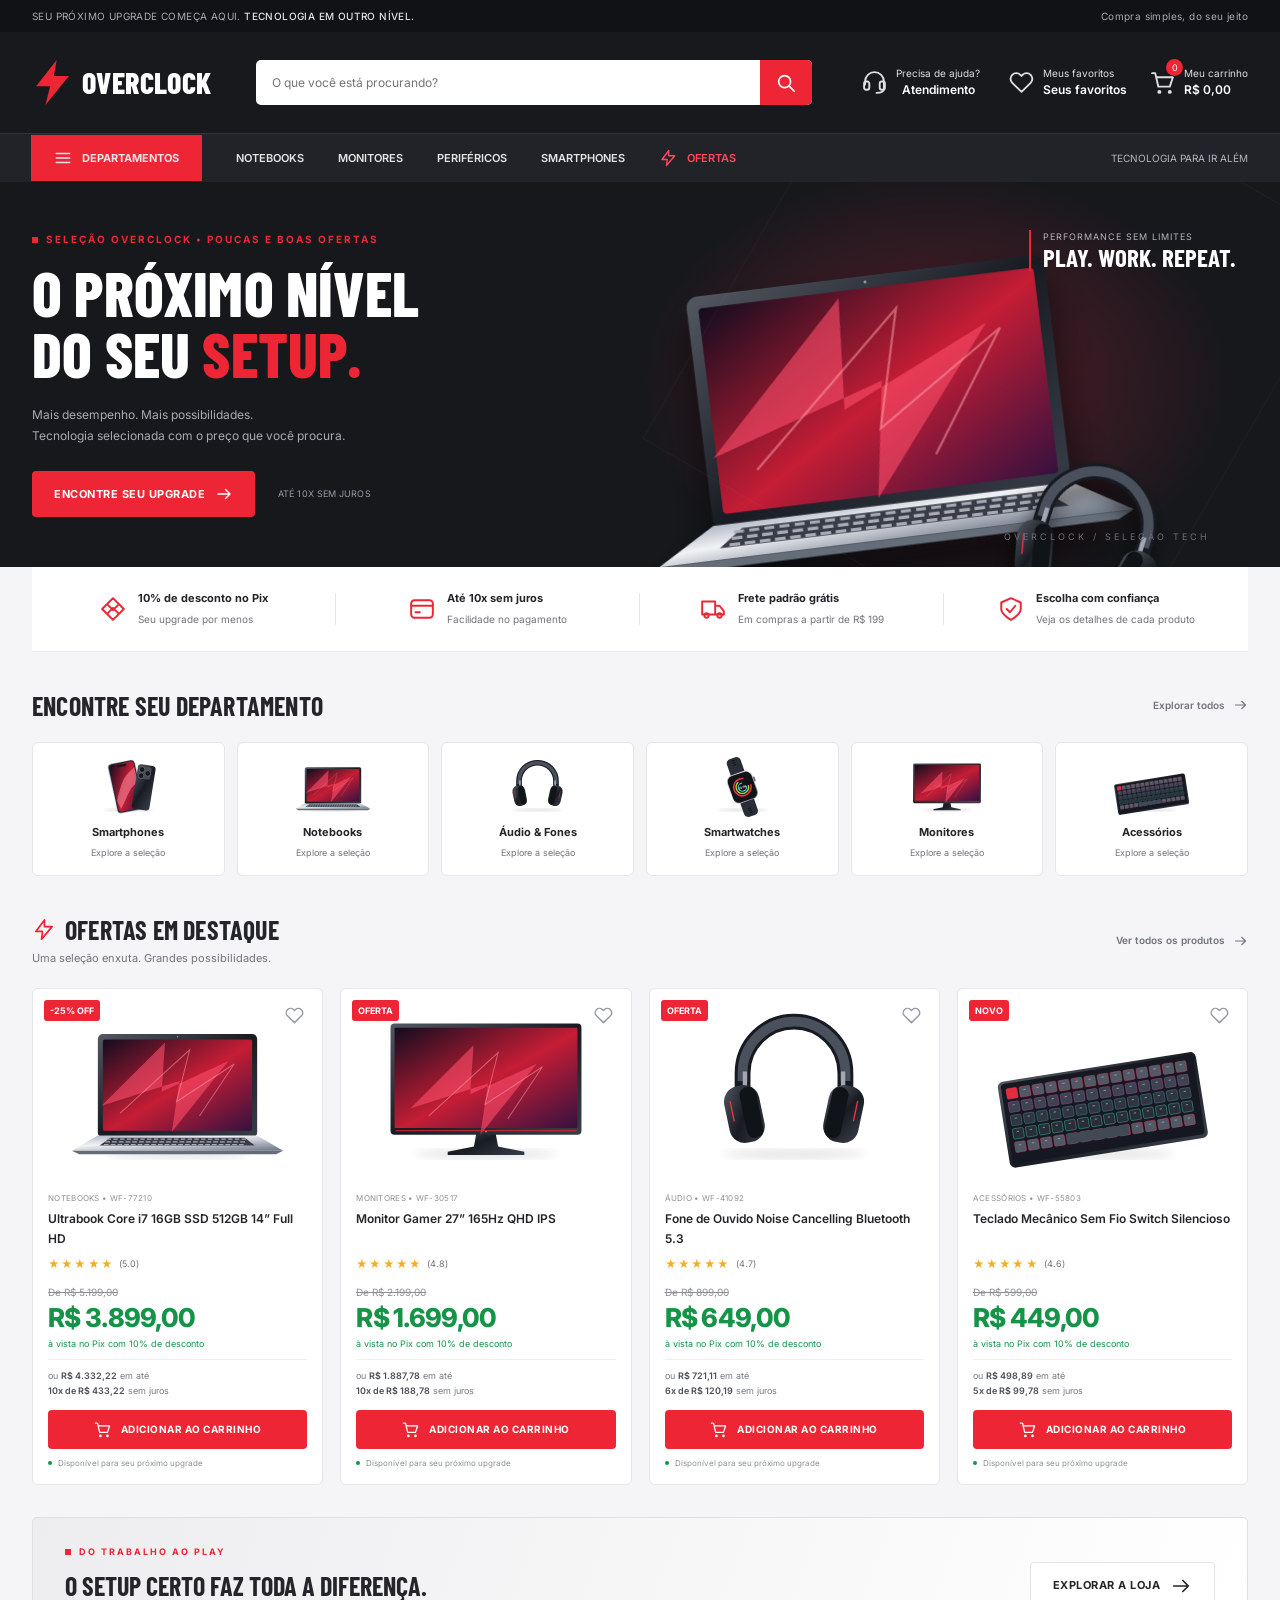
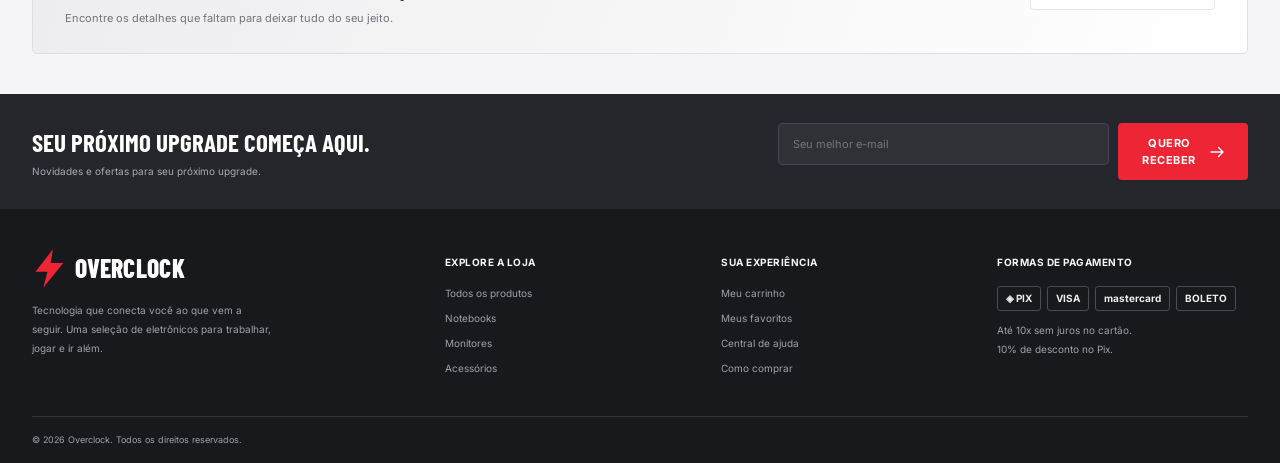
==== index.html @ 3f718d5c "Commit" ====
<!DOCTYPE html>
<html lang="pt-BR">

<head>
    <meta charset="UTF-8">
    <meta name="viewport" content="width=device-width, initial-scale=1">
    <meta name="theme-color" content="#18191d">
    <meta name="description"
        content="Overclock: tecnologia para elevar o seu setup. Explore notebooks, monitores e acessórios selecionados.">
    <title>Overclock | Tecnologia no próximo nível</title>
    <link rel="icon" type="image/svg+xml" href="assets/favicon.svg">
    <link rel="stylesheet" href="style.css">
    <script src="script.js" defer></script>
</head>

<body data-page="home"><a class="skip" href="#conteudo">Pular para o conteúdo</a>
    <div id="header"></div>
    <main id="conteudo"></main>
    <div id="footer"></div>
    <div id="toast" role="status" aria-live="polite"></div>
    <dialog id="help"><button class="close" aria-label="Fechar atendimento">×</button>
        <p class="eyebrow">COMO PODEMOS AJUDAR?</p>
        <h2>Central de atendimento</h2>
        <details open>
            <summary>Como funciona esta loja?</summary>
            <p>Explore os departamentos, veja os detalhes dos produtos e organize suas escolhas no carrinho.</p>
        </details>
        <details>
            <summary>Posso guardar produtos no carrinho?</summary>
            <p>Sim. Seu carrinho e seus favoritos ficam salvos neste navegador, mesmo depois de atualizar a página.</p>
        </details>
        <details>
            <summary>Como comprar?</summary>
            <p>Escolha um produto, adicione ao carrinho e vá para a finalização. Confira os itens, preencha o endereço e
                selecione a forma de pagamento.</p>
        </details>
    </dialog>
</body>

</html>
---- style.css ----
@import url('https://fonts.googleapis.com/css2?family=Barlow+Condensed:wght@600;700;800&family=Inter:wght@400;500;600;700;800;900&display=swap');
:root{--red:#ed2534;--red-dark:#cb1425;--ink:#24252a;--muted:#71747d;--line:#e5e6e9;--green:#159447;--bg:#f5f5f7;--dark:#18191d;--radius:6px}*{box-sizing:border-box}body{margin:0;background:var(--bg);color:var(--ink);font:14px/1.5 Inter,Arial,sans-serif}button,input,select{font:inherit}button,a,input,select{touch-action:manipulation}button{cursor:pointer}button:disabled{cursor:not-allowed;opacity:.5}button,a{ -webkit-tap-highlight-color:transparent}a{color:inherit;text-decoration:none}button{color:inherit}svg.icon{width:22px;height:22px;fill:none;stroke:currentColor;stroke-width:1.8;stroke-linecap:round;stroke-linejoin:round;flex-shrink:0}button{border:0;background:none}input,select{min-width:0}button:focus-visible,a:focus-visible,input:focus-visible,select:focus-visible,summary:focus-visible{outline:3px solid #4b88e5;outline-offset:4px}img{display:block;max-width:100%}.container{max-width:1280px;margin:auto;padding:0 32px}.skip{position:fixed;top:-70px;left:10px;z-index:100;background:white;padding:12px}.skip:focus{top:10px}.topo{background:#111216;color:#a9a9b0;font-size:10px;letter-spacing:.4px}.topo .container{min-height:32px;display:flex;justify-content:space-between;align-items:center}.topo b{color:#e4e4e8;font-weight:500}.topo-right{display:flex;gap:24px}.cabecalho{background:var(--dark);color:white}.header-main{min-height:101px;display:flex;align-items:center;gap:44px}.logo{display:flex;align-items:center;gap:10px;flex-shrink:0}.logo-symbol{width:40px;height:45px;color:var(--red)}.logo-symbol svg{width:100%;height:100%;fill:currentColor}.wordmark{line-height:.9;font-family:'Barlow Condensed',Impact,sans-serif;font-size:30px;font-weight:800;letter-spacing:.4px}.busca{display:flex;flex:1;position:relative;background:#fff;border-radius:5px;height:45px;overflow:hidden}.busca input{width:100%;background:none;border:0;padding:0 16px;font-size:12px;outline-offset:-4px}.busca button{width:52px;flex-shrink:0;background:var(--red);color:white;display:grid;place-items:center}.header-actions{display:flex;align-items:center;gap:23px}.header-action{color:#dfdfe4;display:flex;gap:9px;align-items:center;position:relative;font-size:10px}.header-action strong{display:block;color:white;font-size:12px;font-weight:600}.header-action:hover{color:var(--red)}.header-action .icon{width:25px;height:25px}.cart-count{position:absolute;background:var(--red);color:#fff;display:grid;place-items:center;border-radius:50%;width:17px;height:17px;font-size:9px;top:-7px;left:16px}.menu{background:#222328;color:#e5e5e7;border-top:1px solid #33343a}.menu .container{display:flex;min-height:48px;align-items:center;gap:34px}.menu a,.menu button{font-size:11px;font-weight:600;white-space:nowrap;display:flex;gap:10px;align-items:center;color:inherit;padding:14px 0}.menu .all-depts{background:var(--red);margin-left:-1px;padding:14px 23px;font-weight:700}.menu a:hover{color:#ff6470}.menu .active{color:#ff4a59}.menu .nav-last{margin-left:auto;font-size:10px;color:#b5b5bd}.menu .icon{width:18px;height:18px}.hero-wrap{background:#17181c}.hero{position:relative;display:grid;grid-template-columns:1fr 1.05fr;min-height:385px;overflow:hidden;align-items:center}.hero:after{content:'';position:absolute;width:520px;height:520px;right:20px;top:-100px;border:1px solid #ffffff08;transform:rotate(30deg);pointer-events:none}.hero-text{position:relative;z-index:2;padding:43px 0;color:white}.eyebrow{font-size:10px;letter-spacing:2px;font-weight:700;color:var(--red);margin:0 0 15px;display:flex;align-items:center;gap:8px}.eyebrow:before{content:'';height:6px;width:6px;background:currentColor}.hero h1{font-family:'Barlow Condensed',Impact,sans-serif;font-size:62px;letter-spacing:.2px;line-height:.99;margin:0 0 19px;font-weight:800;text-transform:uppercase}.hero h1 em{color:var(--red);font-style:normal}.hero p{color:#aaaab3;font-size:12px;line-height:1.8;max-width:360px;margin:0 0 24px}.primary,.secondary,.buy{min-height:44px;border-radius:4px;display:inline-flex;justify-content:center;align-items:center;gap:10px;font-size:11px;font-weight:700;letter-spacing:.5px;padding:12px 22px;text-transform:uppercase;transition:background .15s,transform .15s}.primary{background:var(--red);color:white}.primary:hover{background:var(--red-dark)}.primary .icon{width:18px}.secondary{border:1px solid var(--line);background:white;color:var(--ink)}.secondary:hover{border-color:var(--red);color:var(--red)}.hero-actions{display:flex;align-items:center;gap:23px}.hero-note{font-size:9px!important;color:#9999a3!important;letter-spacing:.1px}.hero-visual{height:100%;position:relative;isolation:isolate}.hero-glow{position:absolute;background:radial-gradient(ellipse,#c6244266,transparent 65%);width:640px;height:460px;left:-10px;top:-30px;z-index:-1}.hero-visual img{position:absolute;width:550px;max-width:none;top:-48px;left:-20px;filter:drop-shadow(0 28px 20px #0009);transform:rotate(-7deg)}.hero-visual .hero-headphone{width:250px;left:340px;top:90px;transform:rotate(17deg);filter:drop-shadow(0 16px 10px #0009)}.hero-tag{position:absolute;top:48px;right:12px;border-left:2px solid var(--red);padding-left:12px;color:#b5b5bf;font-size:9px;letter-spacing:1px}.hero-tag b{font-family:'Barlow Condensed',Impact,sans-serif;display:block;color:white;font-size:25px;line-height:1.1;letter-spacing:0}.hero-bottom{position:absolute;bottom:25px;right:38px;color:#6d6e78;font:9px Inter,Arial,sans-serif;letter-spacing:3px}.beneficios{display:grid;grid-template-columns:repeat(4,1fr);background:white;border-bottom:1px solid var(--line)}.beneficio{display:flex;align-items:center;gap:12px;justify-content:center;padding:23px 9px;position:relative}.beneficio:not(:last-child):after{content:'';position:absolute;right:0;top:26px;bottom:26px;border-right:1px solid var(--line)}.beneficio .icon{color:var(--red);width:26px;height:26px}.beneficio b{font-size:11px;display:block}.beneficio span{font-size:10px;color:var(--muted)}.home-section{padding-top:38px}.section-heading{display:flex;align-items:center;justify-content:space-between;margin-bottom:21px;gap:16px}.section-heading h2{font-family:'Barlow Condensed',Impact,sans-serif;font-size:26px;text-transform:uppercase;margin:0;display:flex;align-items:center;gap:10px;line-height:1.2;letter-spacing:.2px}.section-heading h2 .icon{color:var(--red);width:23px;height:23px}.section-heading a{font-size:10px;font-weight:600;display:flex;align-items:center;gap:8px;color:var(--muted)}.section-heading a:hover{color:var(--red)}.section-heading a .icon{width:15px}.section-heading p{font-size:11px;color:var(--muted);margin:5px 0 0}.departamentos{display:grid;grid-template-columns:repeat(6,1fr);gap:12px}.departamento{background:white;border:1px solid var(--line);border-radius:var(--radius);padding:12px 10px 14px;text-align:center;transition:border-color .2s,transform .2s}.departamento:hover{border-color:var(--red);transform:translateY(-3px)}.departamento img{height:65px;width:100%;object-fit:contain;margin-bottom:4px}.departamento strong{font-size:11px;display:block}.departamento span{font-size:9px;color:var(--muted)}.product-grid{display:grid;grid-template-columns:repeat(4,minmax(0,1fr));gap:17px}.produto{background:white;border:1px solid var(--line);border-radius:var(--radius);padding:15px;position:relative;display:flex;flex-direction:column;transition:box-shadow .2s,border-color .2s}.produto:hover{box-shadow:0 5px 22px #20232b0c;border-color:#caccd2}.produto-imagem{position:relative;display:block;margin:-4px -4px 10px;height:182px}.produto-imagem img{width:100%;height:100%;object-fit:contain;transition:transform .2s}.produto:hover .produto-imagem img{transform:scale(1.04)}.selo{position:absolute;left:0;top:0;background:var(--red);color:white;border-radius:3px;font-size:9px;font-weight:700;padding:4px 6px;z-index:1}.favorito{position:absolute;right:13px;top:12px;color:#9599a1;z-index:2;padding:5px}.favorito .icon{width:19px;height:19px}.favorito.ativo{color:var(--red)}.favorito.ativo .icon{fill:#ed253420}.sku{font-size:8px;color:#8f929b;letter-spacing:.3px}.produto h3{font-size:12px;font-weight:600;line-height:1.65;margin:5px 0 7px;min-height:40px}.produto h3 a:hover{color:var(--red)}.estrelas{font-size:9px;color:var(--muted);display:flex;gap:5px;align-items:center}.estrelas b{letter-spacing:1.2px;color:#f7ad22;font-size:11px}.product-pricing{margin-top:auto;padding-top:13px}.de{font-size:10px;color:#8b8e97;text-decoration:line-through}.preco{font-weight:800;font-size:26px;color:var(--green);line-height:1.25;letter-spacing:-.7px;margin-top:2px}.pix-info{font-size:9px;color:var(--green);margin:2px 0 9px}.parcela{font-size:9px;color:#777b85;border-top:1px solid #f0f0f3;padding-top:9px;line-height:1.6}.parcela strong{color:#4b4e56;font-weight:600}.buy{background:var(--red);color:white;width:100%;margin-top:12px;font-size:10px;min-height:39px;padding:9px 10px}.buy:hover{background:var(--red-dark)}.buy .icon{width:17px;height:17px}.stock-line{display:flex;gap:6px;align-items:center;color:#89938b;font-size:8px;margin-top:8px}.stock-line:before{content:'';width:4px;height:4px;border-radius:50%;background:var(--green)}.editorial{margin:32px 0 40px;border:1px solid #dddfe3;border-radius:5px;padding:27px 32px;background:linear-gradient(110deg,#ededef,#fff);display:flex;align-items:center;justify-content:space-between;gap:20px;position:relative;overflow:hidden}.editorial h3{font-family:'Barlow Condensed',Impact,sans-serif;font-size:26px;text-transform:uppercase;margin:0 0 5px}.editorial p{margin:0;font-size:11px;color:var(--muted)}.editorial .eyebrow{margin-bottom:7px;font-size:9px}.newsletter{background:#25262b;color:white;padding:29px 0}.newsletter .container{display:flex;align-items:center;justify-content:space-between;gap:40px}.newsletter h3{font-family:'Barlow Condensed',Impact,sans-serif;font-size:25px;text-transform:uppercase;margin:0 0 3px}.newsletter p{font-size:10px;margin:0;color:#aaaab1}.newsletter form{display:flex;max-width:470px;flex:1;gap:9px}.newsletter input{height:42px;padding:0 14px;border:1px solid #46474e;border-radius:4px;color:white;background:#303137;width:100%;font-size:11px}.newsletter button{min-height:42px}.rodape{background:var(--dark);color:#a0a0a9;padding:37px 0 0}.footer-grid{display:grid;grid-template-columns:1.6fr 1fr 1fr 1.1fr;gap:48px;padding-bottom:30px}.footer-grid .logo{color:white;transform-origin:left center;transform:scale(.85);margin-bottom:10px}.footer-grid p{font-size:10px;line-height:1.9;max-width:240px}.footer-grid h4{font-size:10px;letter-spacing:.5px;text-transform:uppercase;color:#f5f5f7;margin:9px 0 16px}.footer-grid a:not(.logo),.footer-grid button{display:block;color:#a0a0a9;font-size:10px;margin:10px 0;padding:0}.footer-grid a:hover,.footer-grid button:hover{color:white}.payment-brands{display:flex;gap:6px;flex-wrap:wrap}.payment-brands b{font-size:10px;display:block;border:1px solid #4b4b54;padding:4px 8px;border-radius:3px;color:#eee}.footer-bottom{border-top:1px solid #303137;padding:16px 0;font-size:9px;display:flex;justify-content:space-between;gap:15px}.footer-bottom .icon{width:12px;height:12px;vertical-align:middle;color:var(--green)}.page{min-height:50vh;padding-top:23px;padding-bottom:50px}.breadcrumb{display:flex;gap:9px;align-items:center;color:var(--muted);font-size:10px;margin-bottom:25px;flex-wrap:wrap}.breadcrumb .icon{width:13px;height:13px}.breadcrumb a:hover{color:var(--red)}.page-title{font-family:'Barlow Condensed',Impact,sans-serif;font-size:34px;line-height:1.1;text-transform:uppercase;margin:0 0 9px;display:flex;align-items:center;gap:12px}.page-title .icon{color:var(--red);width:30px;height:30px}.page-subtitle{font-size:12px;color:var(--muted);margin:0 0 25px}.catalog-layout{display:grid;grid-template-columns:205px 1fr;gap:24px}.filter-panel{background:white;border:1px solid var(--line);border-radius:5px;padding:20px;height:fit-content}.filter-panel h3{font-size:11px;text-transform:uppercase;margin:0 0 16px}.filter-option{display:flex;align-items:center;gap:9px;font-size:11px;margin:14px 0;cursor:pointer}.filter-option input{accent-color:var(--red)}.filter-panel .reset{color:var(--red);font-size:11px;padding:8px 0}.catalog-toolbar{display:flex;align-items:center;justify-content:space-between;margin-bottom:16px;gap:15px;color:var(--muted);font-size:11px}.catalog-toolbar select{padding:9px 12px;background:white;border:1px solid var(--line);border-radius:4px;max-width:220px;font-size:11px}.catalog-grid{grid-template-columns:repeat(3,minmax(0,1fr))}.empty{border:1px solid var(--line);border-radius:6px;background:white;text-align:center;padding:65px 20px;margin:20px 0;grid-column:1/-1}.empty>.icon{height:50px;width:50px;color:#b6b8c0;margin-bottom:10px}.empty h2{font-size:21px}.empty p{font-size:12px;color:var(--muted);margin-bottom:25px}.product-detail{display:grid;grid-template-columns:1.1fr 1fr;gap:30px}.gallery{background:white;border:1px solid var(--line);border-radius:6px;display:flex;align-items:center;justify-content:center;position:relative;min-height:440px}.gallery img{width:100%;height:420px;object-fit:contain}.gallery .selo{top:20px;left:20px;font-size:11px}.gallery-caption{position:absolute;bottom:15px;color:#91949e;font-size:9px}.product-info{padding:5px 0}.product-info h1{font-size:24px;line-height:1.45;letter-spacing:-.5px;margin:9px 0}.product-info .estrelas{margin:12px 0 17px}.availability{color:var(--green);font-size:10px;margin-left:12px}.purchase-box{background:white;border:1px solid var(--line);border-radius:6px;padding:22px}.purchase-box .preco{font-size:36px}.purchase-box .pix-info{font-size:11px}.purchase-box .parcela{font-size:11px;margin-top:15px;padding-top:13px}.purchase-actions{display:flex;gap:10px;margin-top:20px}.qty{display:inline-flex;align-items:center;border:1px solid #dedfe3;border-radius:4px;flex-shrink:0;height:43px;background:white}.qty button{width:33px;height:41px;font-size:19px}.qty output{min-width:29px;text-align:center;font-size:12px}.purchase-actions .primary{flex:1}.full-width{width:100%}.purchase-box>.secondary{margin-top:10px}.shipping-box{border-top:1px solid var(--line);padding-top:19px;margin-top:20px}.shipping-box label{display:flex;gap:7px;align-items:center;font-size:11px;font-weight:600}.shipping-box .icon{height:17px;width:17px}.cep-row{display:flex;gap:8px;margin-top:10px}.cep-row input{height:40px;border:1px solid #d9dbe0;border-radius:4px;padding:0 10px;flex:1;width:100%;font-size:12px}.cep-row button{font-size:10px;border:1px solid #dadce2;border-radius:4px;padding:0 17px}.freight-result{font-size:11px;color:var(--green);margin:10px 0 0}.freight-result.error{color:var(--red)}.help-note{color:var(--muted);font-size:10px}.details-panel{margin-top:32px;background:white;border:1px solid var(--line);border-radius:6px;padding:25px}.tabs{display:flex;gap:27px;border-bottom:1px solid var(--line);margin-bottom:21px}.tabs button{padding:0 0 14px;font-size:11px;font-weight:600}.tabs button.active{border-bottom:2px solid var(--red);color:var(--red)}.details-panel p{font-size:12px;line-height:1.9;color:var(--muted);max-width:850px}.spec-table{border-collapse:collapse;width:100%;font-size:11px}.spec-table td{padding:13px;border-bottom:1px solid var(--line)}.spec-table td:first-child{width:35%;background:#f8f8fa;font-weight:600}.cart-layout,.checkout-layout{display:grid;grid-template-columns:minmax(0,1fr) 335px;gap:25px}.cart-table{background:white;border:1px solid var(--line);border-radius:6px;overflow:hidden;height:fit-content}.cart-table-heading{display:grid;grid-template-columns:1fr 110px 135px;padding:15px 22px;background:#eeeef1;font-size:10px;font-weight:600;color:#676b73}.cart-item{display:grid;grid-template-columns:1fr 110px 135px;gap:10px;padding:22px;align-items:center;border-bottom:1px solid var(--line)}.cart-item:last-child{border-bottom:0}.cart-item-main{display:flex;gap:14px;align-items:center}.cart-item-main img{width:95px;height:90px;object-fit:contain;flex-shrink:0}.cart-item h3{font-size:11px;line-height:1.7;font-weight:600;max-width:270px;margin:4px 0 6px}.remove{font-size:9px;color:var(--muted);padding:0;display:flex;gap:4px;align-items:center}.remove .icon{width:11px;height:11px}.remove:hover{color:var(--red)}.cart-item .qty{width:max-content;height:36px}.cart-item .qty button{width:28px;height:34px}.line-price{font-size:16px;color:var(--green);font-weight:700;white-space:nowrap}.line-price small{display:block;font-size:9px;color:var(--muted);font-weight:400}.order-summary{background:white;border:1px solid var(--line);border-radius:6px;padding:23px;height:fit-content}.order-summary h2{font-family:'Barlow Condensed',Impact,sans-serif;font-size:23px;text-transform:uppercase;margin:0 0 22px}.summary-row{display:flex;justify-content:space-between;align-items:baseline;font-size:11px;margin:14px 0;gap:12px}.summary-row .green{color:var(--green)}.summary-total{border-top:1px solid var(--line);padding-top:15px;margin-top:17px;font-size:12px}.summary-total strong{font-size:25px;color:var(--green);letter-spacing:-.5px}.order-summary .primary{margin-top:15px;width:100%}.summary-notice{font-size:9px;color:var(--muted);text-align:center;line-height:1.8;margin:11px 0 0}.cart-bottom{display:flex;justify-content:space-between;align-items:center;margin:19px 0;font-size:11px}.cart-bottom a{color:var(--muted);display:flex;align-items:center;gap:7px}.cart-bottom a .icon{width:15px}.text-button{color:var(--red);padding:5px;font-size:10px}.info-strip{background:#fff5e7;border:1px solid #edd8b8;border-radius:4px;padding:12px 15px;color:#86623b;font-size:11px;line-height:1.7;margin-bottom:20px;display:flex;gap:10px;align-items:center}.info-strip .icon{width:17px;flex-shrink:0}.steps{display:flex;gap:23px;margin:0 0 30px;color:#8b8d96;font-size:11px;align-items:center}.steps span{display:flex;align-items:center;gap:7px}.steps b{display:grid;place-items:center;border:1px solid #c9cbd2;border-radius:50%;height:23px;width:23px;font-size:10px}.steps .current{color:var(--red)}.steps .current b{background:var(--red);color:white;border-color:var(--red)}.form-card{background:white;border:1px solid var(--line);border-radius:6px;padding:25px;margin-bottom:18px}.form-card h2{font-size:14px;margin:0 0 23px;display:flex;align-items:center;gap:9px}.form-card h2 .icon{color:var(--red);width:20px}.fields{display:grid;grid-template-columns:1fr 1fr;gap:16px}.field{display:flex;flex-direction:column;gap:6px;font-size:11px;font-weight:500}.field input,.field select{padding:11px 12px;min-height:42px;border:1px solid #d8dbe0;border-radius:4px;background:white;color:var(--ink);width:100%;font-size:12px}.field.wide{grid-column:1/-1}.payment-options{display:flex;gap:10px;flex-wrap:wrap}.payment-option{display:flex;gap:9px;align-items:center;border:1px solid var(--line);border-radius:4px;padding:12px;flex:1;font-size:11px;cursor:pointer}.payment-option:has(input:checked){border-color:var(--red);background:#fff5f6}.payment-option input,.shipping-option input{accent-color:var(--red)}.payment-option .icon{width:18px}.payment-help{font-size:11px;color:var(--muted);margin:15px 0 0}.shipping-option{display:flex;align-items:center;gap:9px;font-size:11px;margin:12px 0;cursor:pointer}.shipping-option b{margin-left:auto}.terms{font-size:10px;line-height:1.7;display:flex;gap:8px;margin:16px 0}.terms input{accent-color:var(--red)}.confirmation{max-width:640px;margin:30px auto;background:white;border:1px solid var(--line);border-radius:8px;padding:45px;text-align:center}.confirm-icon{background:#e7f8ed;color:var(--green);border-radius:50%;width:70px;height:70px;display:grid;place-items:center;margin:0 auto 20px}.confirm-icon .icon{height:34px;width:34px}.confirmation h1{font-family:'Barlow Condensed',Impact,sans-serif;font-size:32px;text-transform:uppercase}.confirmation p{color:var(--muted);font-size:12px;line-height:1.8}.confirmation .order-number{background:#f3f3f6;padding:14px;font-weight:700;color:var(--ink);margin:20px 0}.confirmation .summary-row{padding:0 10px}.confirmation .primary{margin-top:20px}.error-text{color:var(--red);font-size:11px}#toast{position:fixed;bottom:23px;left:50%;transform:translate(-50%,20px);background:#25262d;color:white;border-radius:5px;box-shadow:0 5px 25px #0003;padding:14px 23px;font-size:12px;z-index:20;opacity:0;pointer-events:none;transition:opacity .2s,transform .2s;max-width:calc(100vw - 30px);width:max-content;border-left:3px solid var(--green)}#toast.show{opacity:1;transform:translate(-50%,0);pointer-events:auto}#toast a{text-decoration:underline;margin-left:15px;color:#9fe2b6}dialog{max-width:550px;width:calc(100% - 32px);border:1px solid var(--line);border-radius:8px;padding:35px;color:var(--ink)}dialog::backdrop{background:#111214aa}dialog .close{position:absolute;right:12px;top:8px;font-size:28px;color:var(--muted)}dialog h2{font-family:'Barlow Condensed',Impact,sans-serif;font-size:30px}dialog details{border-top:1px solid var(--line);padding:15px 0;font-size:12px}dialog summary{cursor:pointer;font-weight:600}dialog p{font-size:12px;line-height:1.8;color:var(--muted)}.newsletter-feedback{font-size:11px;color:#a8e6bc;max-width:470px}[hidden]{display:none!important}
@media(min-width:1500px){.hero-visual img{width:570px}}@media(max-width:1100px){.container{padding-left:24px;padding-right:24px}.header-main{gap:25px}.header-actions{gap:19px}.header-action .action-label{display:none}.menu .container{gap:24px}.menu .nav-last{display:none}.hero h1{font-size:56px}.hero-visual img{left:-35px;width:480px;top:20px}.hero-visual .hero-headphone{width:210px;left:270px;top:160px}.hero-tag{right:0;top:39px}.product-grid{gap:12px}.produto{padding:12px}.produto-imagem{height:157px}.preco{font-size:24px}.cart-layout,.checkout-layout{grid-template-columns:minmax(0,1fr) 300px;gap:18px}.cart-item,.cart-table-heading{grid-template-columns:1fr 95px 110px;padding:16px}.cart-item-main img{width:70px}.cart-item-main{gap:8px}.line-price{font-size:14px}.footer-grid{gap:25px}.catalog-layout{grid-template-columns:180px 1fr}.header-action .icon{width:23px}.header-main{min-height:90px}}
@media(max-width:800px){.topo-right{display:none}.topo .container{justify-content:center}.header-main{flex-wrap:wrap;padding-top:17px;padding-bottom:17px;gap:18px}.logo{margin-right:auto}.wordmark{font-size:27px}.logo-symbol{width:33px;height:37px}.header-actions{gap:23px}.busca{order:3;flex-basis:100%;height:42px}.menu .container{overflow-x:auto;gap:24px;min-height:42px}.menu a,.menu button{padding-top:12px;padding-bottom:12px;font-size:10px}.menu .all-depts{padding:12px 17px}.hero{min-height:340px;grid-template-columns:1.1fr 1fr}.hero h1{font-size:47px}.hero-text{padding:32px 0}.hero p{font-size:11px;max-width:290px}.hero-visual img{left:-22px;width:410px;top:20px}.hero-visual .hero-headphone{left:180px;top:175px;width:180px}.hero-tag{display:none}.hero-bottom{display:none}.hero-actions{gap:15px}.hero-note{display:none}.hero-wrap{overflow:hidden}.beneficio{padding:19px 7px;gap:8px}.beneficio .icon{width:22px;height:22px}.beneficio b{font-size:10px}.beneficio span{font-size:8px}.home-section{padding-top:28px}.departamentos{gap:8px}.departamento{padding:10px 3px}.departamento img{height:49px}.departamento strong{font-size:9px}.departamento span{font-size:8px}.product-grid{grid-template-columns:repeat(2,minmax(0,1fr));gap:14px}.produto{padding:16px}.produto-imagem{height:180px}.produto h3{font-size:12px}.newsletter .container{gap:23px}.newsletter form{max-width:350px}.newsletter h3{font-size:22px}.footer-grid{grid-template-columns:1.4fr 1fr 1fr;gap:25px}.footer-grid>div:first-child{grid-column:1/-1}.footer-grid>div:first-child p{max-width:420px}.footer-grid .logo{margin-bottom:2px}.cart-layout,.checkout-layout{grid-template-columns:1fr}.cart-table-heading{grid-template-columns:1fr 110px 135px}.cart-item{grid-template-columns:1fr 110px 135px;padding:18px}.cart-item-main img{width:90px}.line-price{font-size:17px}.order-summary{max-width:none}.product-detail{gap:20px;grid-template-columns:1fr 1fr}.gallery{min-height:330px}.gallery img{height:320px}.product-info h1{font-size:19px}.purchase-box{padding:17px}.purchase-box .preco{font-size:30px}.purchase-actions{flex-wrap:wrap}.purchase-actions .primary{font-size:10px}.catalog-layout{grid-template-columns:160px 1fr;gap:17px}.catalog-grid{grid-template-columns:repeat(2,minmax(0,1fr))}.filter-panel{padding:15px}.catalog-toolbar{align-items:flex-start;flex-direction:column;gap:9px}.catalog-toolbar select{max-width:100%;width:100%}.editorial{padding:23px}.editorial h3{font-size:23px}}
@media(max-width:520px){.container{padding-left:16px;padding-right:16px}.topo{font-size:8px}.header-main{gap:16px}.wordmark{font-size:24px}.logo-symbol{width:29px;height:35px}.header-actions{gap:17px}.header-action .icon{width:21px;height:21px}.cart-count{width:15px;height:15px;font-size:8px;left:13px}.header-actions .support{display:none}.menu .container{gap:23px}.menu .all-depts{font-size:9px;padding-left:13px;padding-right:13px}.hero{grid-template-columns:1fr;min-height:455px;align-items:start}.hero-text{padding-top:29px;padding-bottom:0}.hero h1{font-size:46px;line-height:1.02;margin-bottom:12px;max-width:290px}.hero p{max-width:235px;font-size:10px;margin-bottom:18px;line-height:1.6}.hero .eyebrow{font-size:8px;margin-bottom:11px;letter-spacing:1.6px}.hero .primary{font-size:9px;min-height:38px;padding:9px 14px}.hero-visual{position:absolute;right:-12px;bottom:-3px;width:280px;height:215px;z-index:1}.hero-visual img{left:0;top:-27px;width:302px;transform:rotate(-9deg)}.hero-visual .hero-headphone{width:135px;left:170px;top:65px;transform:rotate(10deg)}.hero-glow{width:370px;height:280px;left:-50px;top:-50px}.hero:after{width:300px;height:300px;top:130px;right:-140px}.beneficios{grid-template-columns:repeat(2,1fr)}.beneficio{padding:14px 4px;justify-content:flex-start;padding-left:7px;gap:9px}.beneficio:nth-child(2):after{display:none}.beneficio:nth-child(-n+2){border-bottom:1px solid var(--line)}.beneficio b{font-size:10px}.beneficio span{font-size:9px}.section-heading{margin-bottom:16px;gap:8px}.section-heading h2{font-size:23px;gap:7px}.section-heading h2 .icon{width:20px}.section-heading a{font-size:9px}.section-heading p{font-size:10px;max-width:230px}.departamentos{grid-template-columns:repeat(3,1fr);gap:8px}.departamento{padding:8px 5px 10px}.departamento img{height:56px}.departamento strong{font-size:10px}.departamento span{font-size:8px}.product-grid{gap:10px}.produto{padding:11px}.produto-imagem{height:127px;margin-bottom:7px}.selo{font-size:8px;padding:3px 5px}.favorito{right:7px;top:7px}.favorito .icon{width:17px;height:17px}.sku{font-size:7px}.produto h3{font-size:10px;min-height:48px;line-height:1.55}.estrelas{font-size:8px;gap:3px}.estrelas b{font-size:9px;letter-spacing:0}.preco{font-size:22px}.pix-info{font-size:8px}.de{font-size:9px}.parcela{font-size:8px}.buy{font-size:9px;padding:9px 4px;gap:5px;min-height:36px}.buy .icon{width:14px;height:14px}.product-pricing{padding-top:10px}.stock-line{font-size:7px}.editorial{padding:21px;margin:25px 0 30px;align-items:flex-start;flex-direction:column;gap:17px}.editorial h3{font-size:25px}.editorial p{font-size:10px}.editorial .secondary{font-size:9px;min-height:36px;padding:9px 13px}.newsletter .container{display:block}.newsletter h3{font-size:26px}.newsletter p{margin-bottom:16px}.newsletter form{max-width:100%;gap:7px}.newsletter .primary{font-size:9px;padding:10px 13px}.footer-grid{grid-template-columns:1fr 1fr;gap:22px}.footer-grid>div:last-child{grid-column:1/-1}.footer-grid h4{margin-bottom:13px}.footer-bottom{display:block;font-size:8px}.footer-bottom span{display:block;margin:4px 0}.page{padding-top:19px;padding-bottom:30px}.page-title{font-size:29px}.page-title .icon{width:25px}.page-subtitle{font-size:11px}.catalog-layout{grid-template-columns:1fr}.filter-panel{padding:14px;display:flex;gap:7px;overflow-x:auto;align-items:center}.filter-panel h3,.filter-panel .reset{display:none}.filter-option{margin:0;white-space:nowrap;font-size:10px;background:#f5f5f7;border:1px solid var(--line);padding:8px 10px;border-radius:3px;gap:5px}.filter-option:has(input:checked){border-color:var(--red);color:var(--red);background:#fff4f5}.filter-option input{width:12px;height:12px;margin:0}.catalog-toolbar{flex-direction:row;align-items:center;font-size:10px}.catalog-toolbar select{width:auto;max-width:168px;font-size:10px;padding:8px}.product-detail{grid-template-columns:1fr;gap:20px}.gallery{min-height:290px}.gallery img{height:285px}.product-info h1{font-size:21px}.purchase-actions{flex-wrap:nowrap}.purchase-actions .primary{font-size:11px}.purchase-box .preco{font-size:34px}.details-panel{padding:18px;margin-top:24px}.tabs{gap:22px}.tabs button{font-size:10px}.spec-table td{padding:10px;font-size:10px}.breadcrumb{font-size:9px;margin-bottom:20px}.cart-table-heading{display:none}.cart-item{grid-template-columns:1fr 1fr;gap:13px;padding:15px}.cart-item-main{grid-column:1/-1;gap:14px}.cart-item-main img{width:85px;height:80px}.cart-item h3{max-width:none;font-size:11px}.cart-item .qty{margin-left:99px}.line-price{text-align:right;font-size:17px}.cart-bottom{font-size:10px}.cart-bottom a .icon{width:12px}.text-button{font-size:9px}.order-summary{padding:20px}.steps{gap:10px;font-size:10px}.steps b{height:20px;width:20px}.steps .icon{width:12px}.form-card{padding:19px}.fields{gap:13px}.field{font-size:10px}.field input,.field select{font-size:11px}.payment-options{gap:6px}.payment-option{padding:11px 6px;font-size:9px;gap:5px}.payment-option .icon{display:none}.payment-option input{margin:0}.info-strip{font-size:10px;padding:11px}.confirmation{padding:28px 20px}.confirmation h1{font-size:28px}.empty{padding:45px 15px}.empty h2{font-size:19px}.empty p{font-size:11px}#toast{font-size:10px;padding:13px 14px}#toast a{margin-left:8px}}
@media(prefers-reduced-motion:reduce){*{scroll-behavior:auto!important;transition:none!important}}
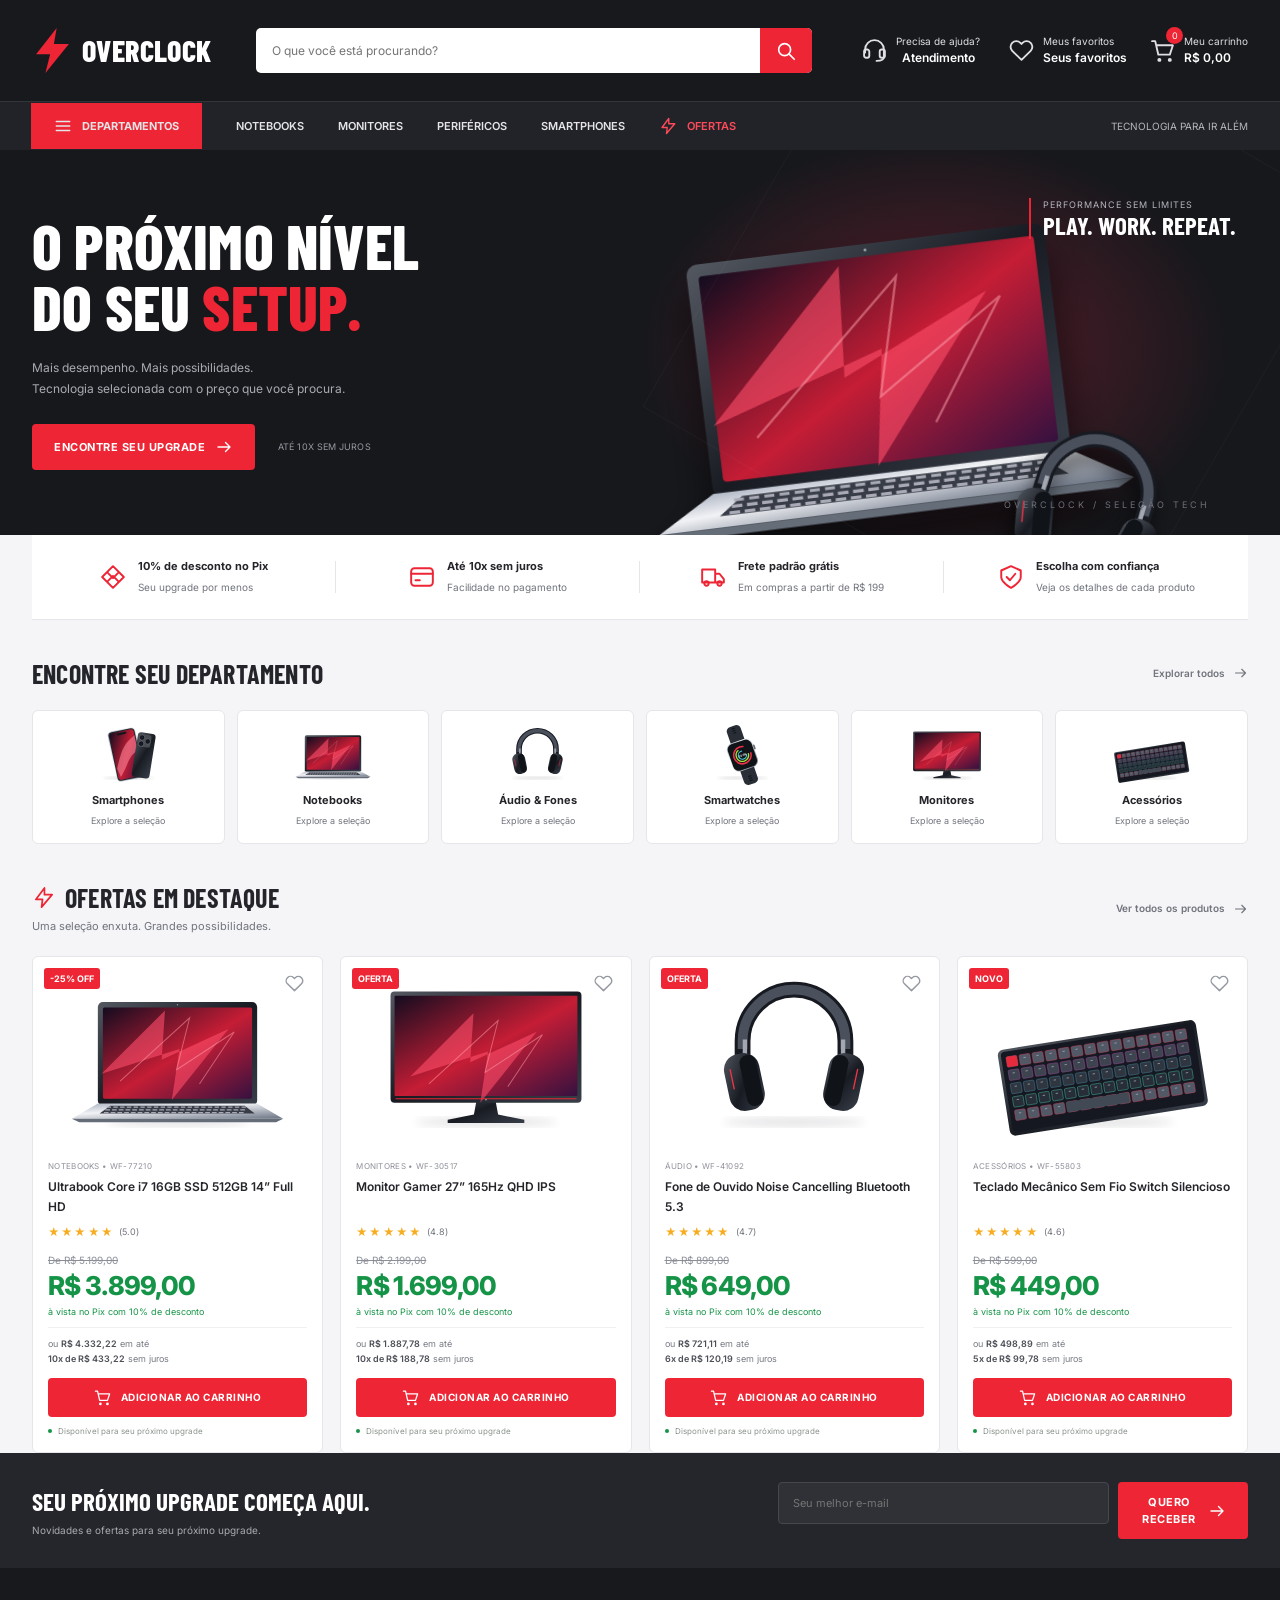
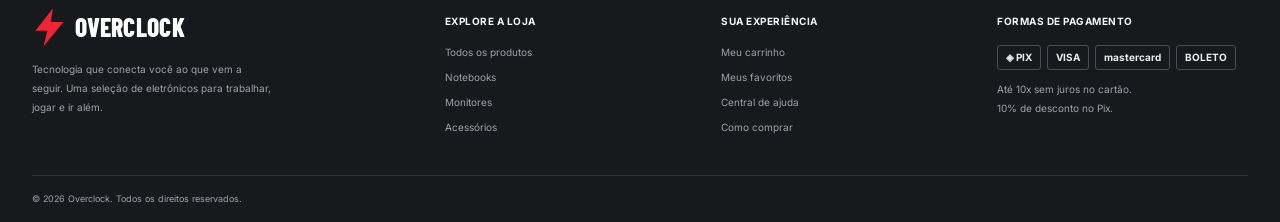
==== commit 48f85be8: "Mudança Title" ====
--- a/index.html
+++ b/index.html
@@ -7,7 +7,7 @@
     <meta name="theme-color" content="#18191d">
     <meta name="description"
         content="Overclock: tecnologia para elevar o seu setup. Explore notebooks, monitores e acessórios selecionados.">
-    <title>Overclock | Tecnologia no próximo nível</title>
+    <title>Overclock</title>
     <link rel="icon" type="image/svg+xml" href="assets/favicon.svg">
     <link rel="stylesheet" href="style.css">
     <script src="script.js" defer></script>
